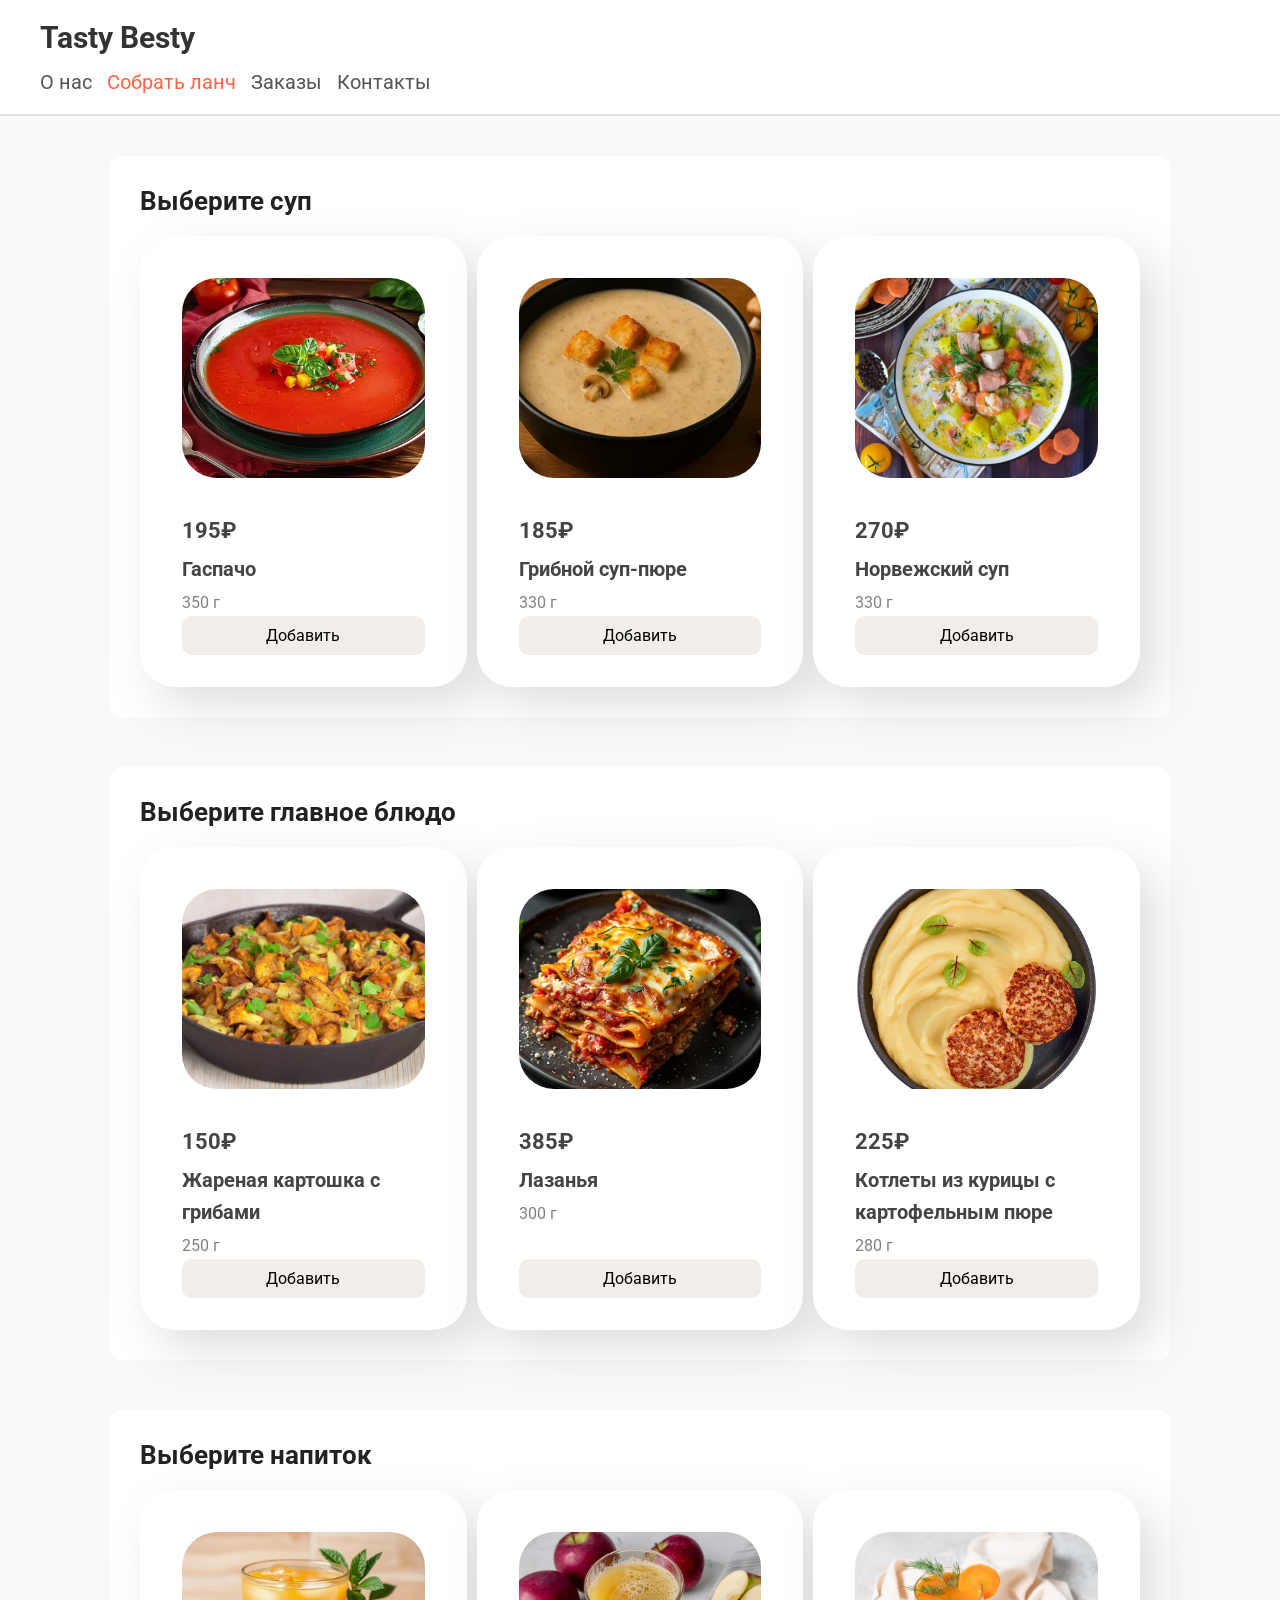
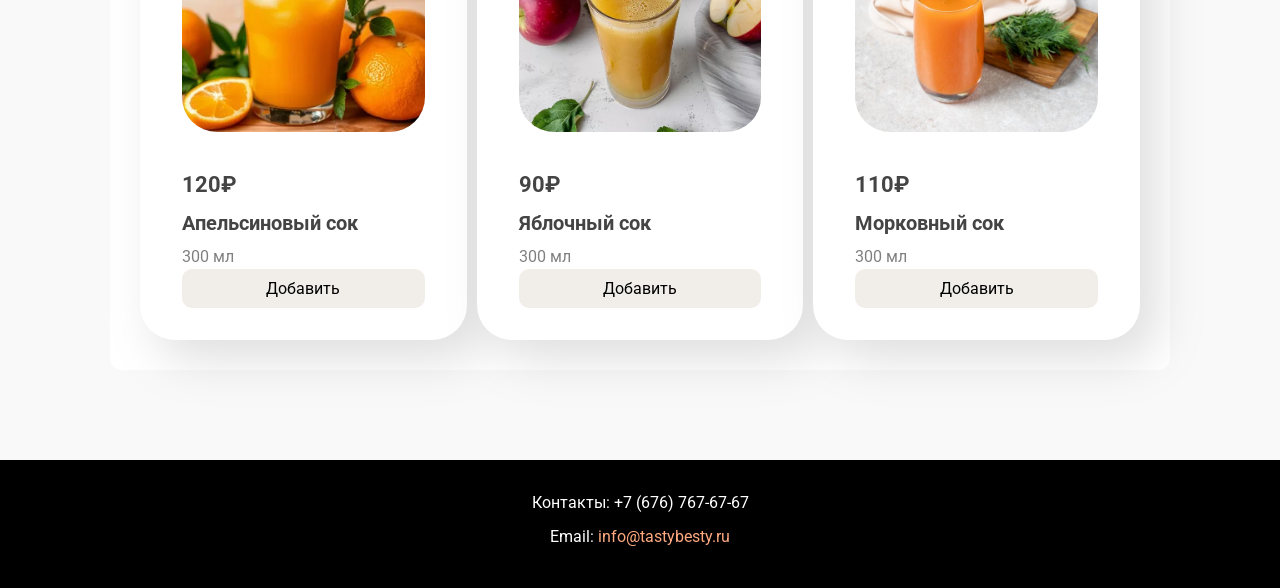
==== lunch.html @ 1c7725a6 "Первый коммит: сайт Tasty Besty" ====
<!DOCTYPE html>
<html lang="ru">
<head>
    <meta charset="UTF-8">
    <meta name="viewport" content="width=device-width, initial-scale=1.0">
    <title>Tasty Besty - Собрать ланч</title>
    <link rel="preconnect" href="https://fonts.googleapis.com">
    <link rel="preconnect" href="https://fonts.gstatic.com" crossorigin>
    <link href="https://fonts.googleapis.com/css2?family=Roboto:ital,wght@0,100..900;1,100..900&display=swap" rel="stylesheet">
    <link rel="stylesheet" href="style.css">
    <link rel="stylesheet" href="lunch.css">
</head>
<body>

    <header>
        <div class="header-top">
            <h1><a href="index.html">Tasty Besty</a></h1>
        </div>
        <div class="header-bottom">
            <nav>
                <a href="index.html">О нас</a>
                <a href="lunch.html" id="active">Собрать ланч</a>
                <a href="#">Заказы</a>
                <a href="#footer">Контакты</a>
            </nav>
        </div>
    </header>

    <main>

        <section>
            <h2>Выберите суп</h2>
            <div class="dishes">
                <div class="dish">
                    <img src="images/gaspacho.png" alt="Гаспачо">
                    <p class="price">195₽</p>
                    <p class="name">Гаспачо</p>
                    <p class="weight">350 г</p>
                    <button>Добавить</button>
                </div>
                <div class="dish">
                    <img src="images/gribsoup.png" alt="Грибной суп-пюре">
                    <p class="price">185₽</p>
                    <p class="name">Грибной суп-пюре</p>
                    <p class="weight">330 г</p>
                    <button>Добавить</button>
                </div>
                <div class="dish">
                    <img src="images/norvsoup.png" alt="Норвежский суп">
                    <p class="price">270₽</p>
                    <p class="name">Норвежский суп</p>
                    <p class="weight">330 г</p>
                    <button>Добавить</button>
                </div>
            </div>
        </section>

        <section>
            <h2>Выберите главное блюдо</h2>
            <div class="dishes">
                <div class="dish">
                    <img src="images/potato.png" alt="Жареная картошка с грибами">
                    <p class="price">150₽</p>
                    <p class="name">Жареная картошка с грибами</p>
                    <p class="weight">250 г</p>
                    <button>Добавить</button>
                </div>
                <div class="dish">
                    <img src="images/lazanya.png" alt="Лазанья">
                    <p class="price">385₽</p>
                    <p class="name">Лазанья</p>
                    <p class="weight">300 г</p>
                    <button>Добавить</button>
                </div>
                <div class="dish">
                    <img src="images/kotletki.png" alt="Котлеты из курицы с картофельным пюре">
                    <p class="price">225₽</p>
                    <p class="name">Котлеты из курицы с картофельным пюре</p>
                    <p class="weight">280 г</p>
                    <button>Добавить</button>
                </div>
            </div>
        </section>

        <section>
            <h2>Выберите напиток</h2>
            <div class="dishes">
                <div class="dish">
                    <img src="images/apsok.png" alt="Апельсиновый сок">
                    <p class="price">120₽</p>
                    <p class="name">Апельсиновый сок</p>
                    <p class="weight">300 мл</p>
                    <button>Добавить</button>
                </div>
                <div class="dish">
                    <img src="images/yabsok.png" alt="Яблочный сок">
                    <p class="price">90₽</p>
                    <p class="name">Яблочный сок</p>
                    <p class="weight">300 мл</p>
                    <button>Добавить</button>
                </div>
                <div class="dish">
                    <img src="images/morsok.png" alt="Морковный сок">
                    <p class="price">110₽</p>
                    <p class="name">Морковный сок</p>
                    <p class="weight">300 мл</p>
                    <button>Добавить</button>
                </div>
            </div>
        </section>

    </main>

  <footer id = "footer">
        <p>Контакты: +7 (676) 767-67-67</p>
        <p>Email: <a href="mailto:info@tastybesty.ru">info@tastybesty.ru</a></p>
    </footer>

</body>
</html>
---- style.css ----
* {
    margin: 0;
    padding: 0;
    box-sizing: border-box;
    font-family: 'Roboto', sans-serif;
}
body {
    background-color: #f9f9f9;
}
header {
    background-color: white;
    padding: 20px 40px;
    border-bottom: 2px solid #e0e0e0;
}

.header-top {
    display: flex;                          
    align-items: center;
    margin-bottom: 15px;
}

.header-bottom {
    display: flex;                         
    align-items: center;
}

h1 {
    font-size: 30px;
    font-weight: 700;
}

h1 a {
    text-decoration: none;
    color: #333333;
}

nav {
    display: flex;
    gap: 15px;
    flex-wrap: wrap;
}

nav a {
    text-decoration: none;
    font-size: 20px;
    color: #555;
}

nav a:hover {
    color: #ff6b35;
}

nav a#active {
    color: tomato;
}

main {
    max-width: 1100px;
    margin: 40px auto;
    padding: 0 20px;
    flex: 1;                                
}

section {
    margin-bottom: 50px;
    background: #fff;
    padding: 30px;
    border-radius: 12px;
}

h2 {
    font-size: 26px;
    font-weight: 700;
    color: #222;
    margin-bottom: 20px;
}

p {
    font-size: 16px;
    color: #444;
    line-height: 1.6;
}

img {
    width: 100%;
    max-width: 700px;
    height: auto;
    border-radius: 8px;
    margin: 10px 0 20px 0;
}

ul {
    padding-left: 30px;
}

ul li {
    font-size: 16px;
    color: #444;
    margin-bottom: 10px;
}

table {
    width: 100%;
    border-collapse: collapse;
    margin-top: 10px;
}

th {
    background-color: #f0f0f0;
    font-weight: 700;
    padding: 12px 15px;
    text-align: left;
    border: 1px solid #ddd;
    color: #222;
}

td {
    padding: 12px 15px;
    border: 1px solid #ddd;
    text-align: left;
    color: #333;
}

footer {
    background-color: black;
    color: white;
    padding: 30px 40px;
    text-align: center;
}

footer p {
    color: white;
    font-size: 16px;
    margin-bottom: 8px;
}

footer a {
    color: #ffaa80;
    text-decoration: none;
}

footer a:hover {
    text-decoration: underline;
}

html, body {
    height: 100%;
}

body {
    display: flex;
    flex-direction: column;
    min-height: 100vh;
}

/* 2 лаба */

@media (max-width: 800px) {
    img {
        width: 500px;
    }
    
    nav {
        justify-content: space-between;
    }
    
    h1 {
        text-align: center;
    }
}

@media (max-width: 600px) {
    nav {
        flex-direction: column;
        align-items: center;
    }
    
    nav a {
        font-size: 24px;
    }
    
    h1 {
        text-align: center;
    }
    
    img {
        width: 100%;
    }
}

@media (max-width: 400px) {
    table {
        font-size: 12px;
    }
}
---- lunch.css ----
section > div {
    display: grid;
    grid-template-columns: 1fr 1fr 1fr;
    gap: 10px;
}

.dish {
    display: flex;
    flex-direction: column;
    padding: 30px 40px;
    border-radius: 35px;
    cursor: pointer;
    filter: drop-shadow(17px 19px 24px rgba(0, 0, 0, 0.13));
    background-color: white;
    border: 2px solid transparent;
}

.dish:hover {
    border: 2px solid tomato;
}

.dish:hover button {
    background-color: tomato;
    color: white;
}

.dish img {
    width: 100%;
    height: 200px;         
    object-fit: cover;       
    border-radius: 35px;
}

.dish .price {
    font-size: 22px;
    font-weight: 700;
    margin-top: 15px;
}

.dish .name {
    font-size: 20px;
    font-weight: 700;
    margin-top: 5px;
}

.dish .weight {
    font-size: 16px;
    color: gray;
    margin-top: 5px;
}

.dish button {
    margin-top: auto;
    background-color: #f1eee9;
    padding: 10px 30px;
    border-radius: 10px;
    cursor: pointer;
    border: none;
    font-size: 16px;
    font-family: 'Roboto', sans-serif;
    transition: background-color 0.3s, color 0.3s;
}


/* ≤800px */
@media (max-width: 800px) {
    section > div {
        grid-template-columns: 1fr 1fr;
    }
    
    nav {
        justify-content: space-between;
    }
    
    h1 {
        text-align: center;
    }
}

/* ≤600px */
@media (max-width: 600px) {
    section > div {
        grid-template-columns: 1fr;
    }
    
    nav {
        flex-direction: column;
        align-items: center;
    }
    
    nav a {
        font-size: 24px;
    }
    
    section > h2 {
        text-align: center;
    }
}
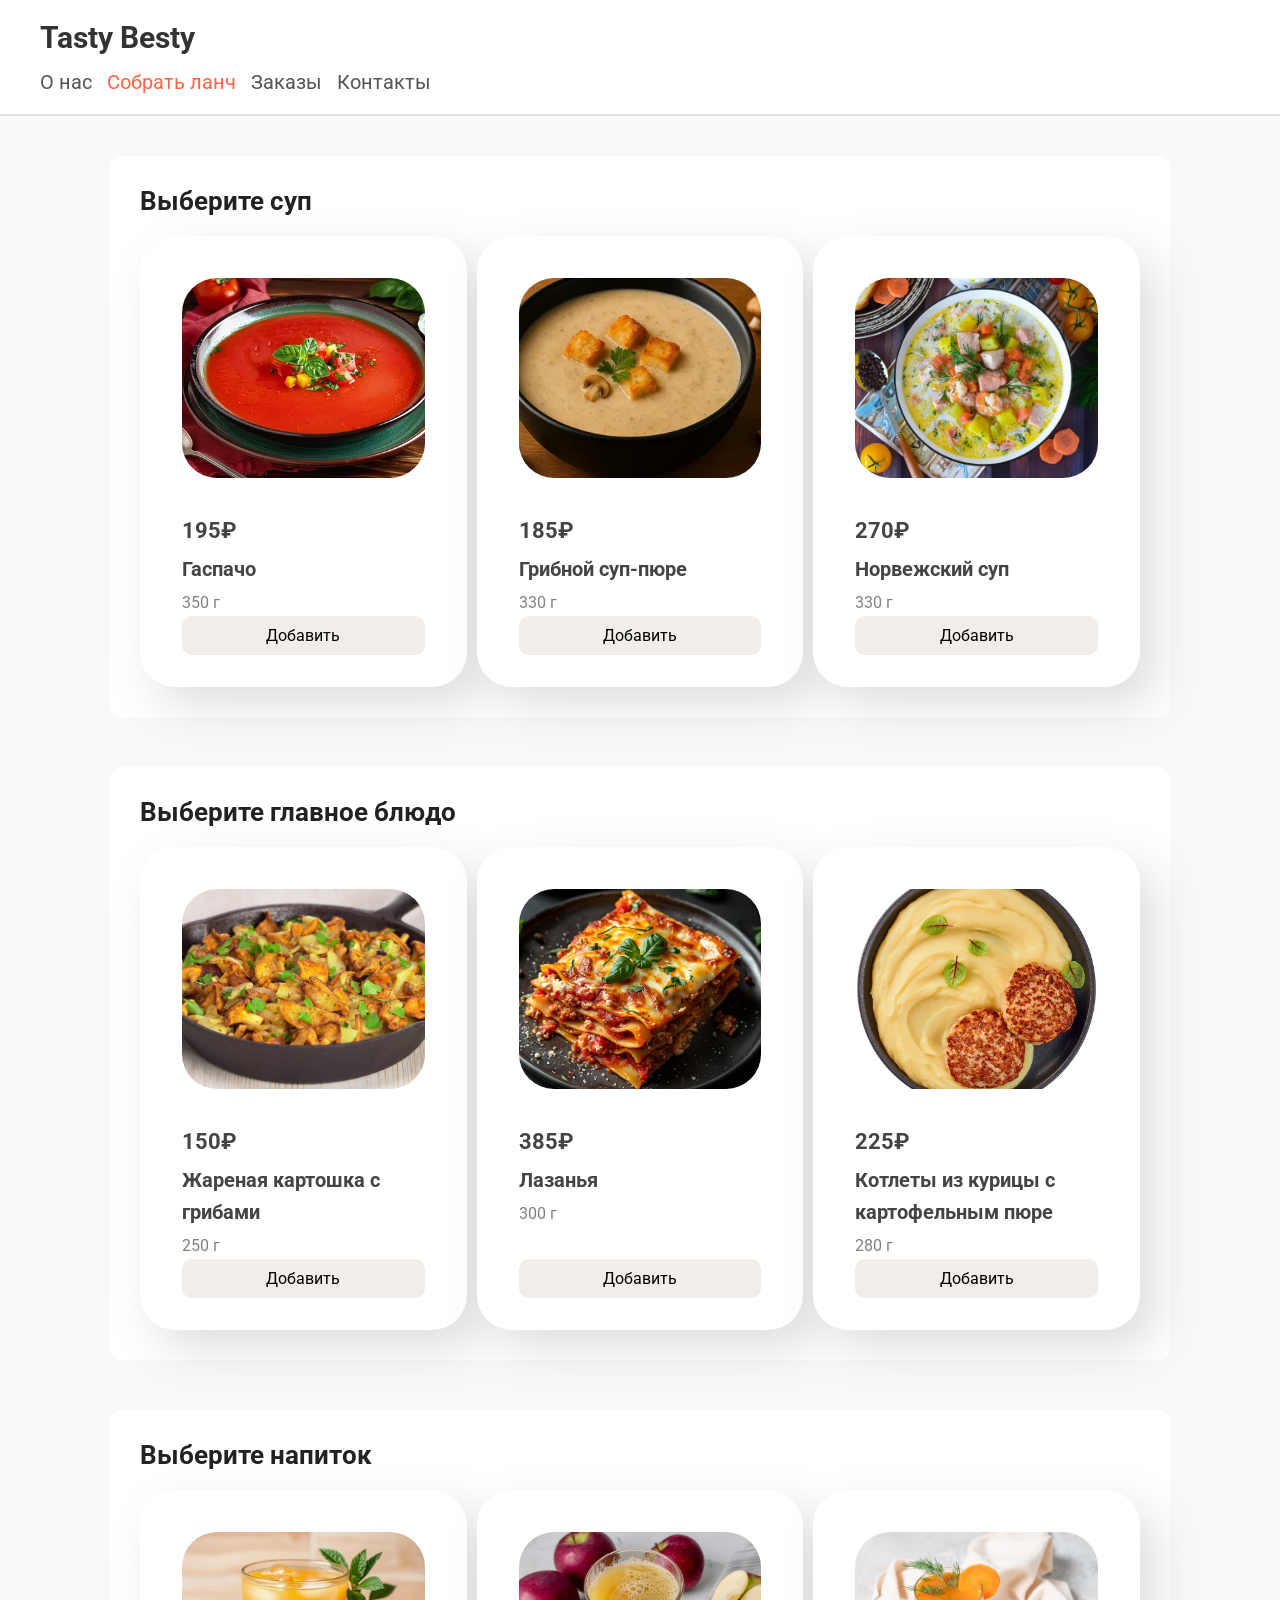
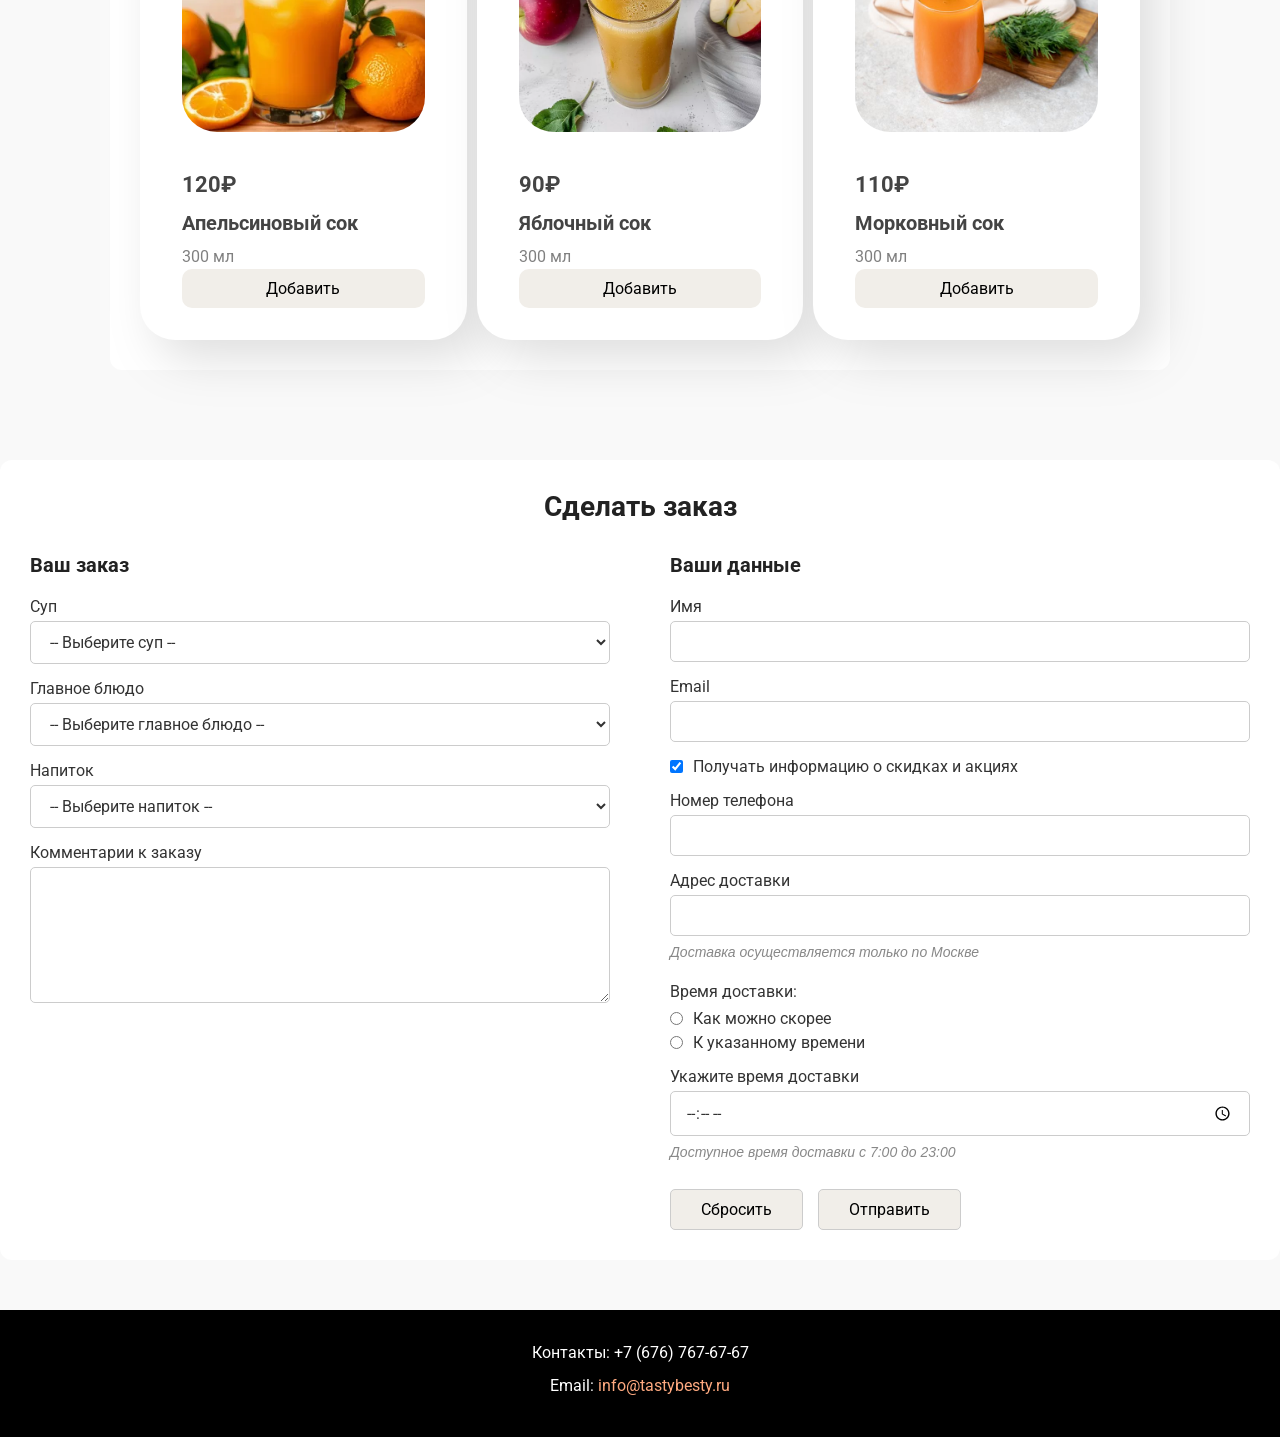
==== commit 3ba3be3e: "Лабораторная работа №3. Добавлена форма для создания заказа" ====
--- a/lunch.html
+++ b/lunch.html
@@ -110,7 +110,94 @@
         </section>
 
     </main>
-
+<!--Лаб3-->
+    <section class="order-section">
+    <h2>Сделать заказ</h2>
+    <form action="https://httpbin.org/post" method="POST">
+        
+        <div class="form-columns">
+            
+            <!-- ЛЕВАЯ КОЛОНКА: Заказ -->
+            <div class="form-column">
+                <h3>Ваш заказ</h3>
+                
+                <label for="soup">Суп</label>
+                <select id="soup" name="soup" required>
+                    <option value="">-- Выберите суп --</option>
+                    <option value="gaspacho">Гаспачо</option>
+                    <option value="gribsoup">Грибной суп-пюре</option>
+                    <option value="norvsoup">Норвежский суп</option>
+                </select>
+                
+                <label for="main">Главное блюдо</label>
+                <select id="main" name="main" required>
+                    <option value="">-- Выберите главное блюдо --</option>
+                    <option value="potato">Жареная картошка с грибами</option>
+                    <option value="lazanya">Лазанья</option>
+                    <option value="kotletki">Котлеты из курицы с картофельным пюре</option>
+                </select>
+                
+                <label for="drink">Напиток</label>
+                <select id="drink" name="drink" required>
+                    <option value="">-- Выберите напиток --</option>
+                    <option value="apsok">Апельсиновый сок</option>
+                    <option value="yabsok">Яблочный сок</option>
+                    <option value="morsok">Морковный сок</option>
+                </select>
+                
+                <label for="comment">Комментарии к заказу</label>
+                <textarea id="comment" name="comment" rows="6"></textarea>
+            </div>
+            
+            <!-- ПРАВАЯ КОЛОНКА: Данные клиента -->
+            <div class="form-column">
+                <h3>Ваши данные</h3>
+                
+                <label for="name">Имя</label>
+                <input type="text" id="name" name="name" required>
+                
+                <label for="email">Email</label>
+                <input type="email" id="email" name="email" required>
+                
+                <div class="checkbox-row">
+                    <input type="checkbox" id="subscribe" name="subscribe" checked>
+                    <label for="subscribe">Получать информацию о скидках и акциях</label>
+                </div>
+                
+                <label for="phone">Номер телефона</label>
+                <input type="tel" id="phone" name="phone" required>
+                
+                <label for="address">Адрес доставки</label>
+                <input type="text" id="address" name="address" required>
+                <p class="hint">Доставка осуществляется только по Москве</p>
+                
+                <p class="radio-title">Время доставки:</p>
+                
+                <div class="radio-row">
+                    <input type="radio" id="asap" name="delivery_time" value="asap" required>
+                    <label for="asap">Как можно скорее</label>
+                </div>
+                
+                <div class="radio-row">
+                    <input type="radio" id="exact" name="delivery_time" value="exact" required>
+                    <label for="exact">К указанному времени</label>
+                </div>
+                
+                <label for="time">Укажите время доставки</label>
+                <input type="time" id="time" name="time" min="07:00" max="23:00" step="300">
+                <p class="hint">Доступное время доставки с 7:00 до 23:00</p>
+                
+                <div class="buttons-row">
+                    <button type="reset">Сбросить</button>
+                    <button type="submit">Отправить</button>
+                </div>
+            </div>
+            
+        </div>
+        
+    </form>
+</section>
+<!--Лаб3-->
   <footer id = "footer">
         <p>Контакты: +7 (676) 767-67-67</p>
         <p>Email: <a href="mailto:info@tastybesty.ru">info@tastybesty.ru</a></p>
--- a/lunch.css
+++ b/lunch.css
@@ -95,4 +95,134 @@
     section > h2 {
         text-align: center;
     }
+}
+
+/* Лаб3 */
+
+.order-section {
+    margin-bottom: 50px;
+    background: #fff;
+    padding: 30px;
+    border-radius: 12px;
+}
+
+.order-section h2 {
+    text-align: center;
+    font-size: 28px;
+    font-weight: 700;
+    margin-bottom: 30px;
+    color: #222;
+}
+
+.form-columns {
+    display: grid;
+    grid-template-columns: 1fr 1fr;
+    gap: 60px;
+}
+
+.form-column h3 {
+    font-size: 20px;
+    font-weight: 700;
+    margin-bottom: 20px;
+    color: #222;
+}
+
+.form-column label {
+    display: block;
+    font-size: 16px;
+    color: #333;
+    margin-bottom: 5px;
+    margin-top: 15px;
+}
+
+.form-column input[type="text"],
+.form-column input[type="email"],
+.form-column input[type="tel"],
+.form-column input[type="time"],
+.form-column select,
+.form-column textarea {
+    width: 100%;
+    padding: 10px 15px;
+    font-size: 16px;
+    font-family: 'Roboto', sans-serif;
+    border: 1px solid #ccc;
+    border-radius: 5px;
+    background-color: #fff;
+    color: #333;
+}
+
+.form-column textarea {
+    resize: vertical;
+    min-height: 120px;
+}
+
+.checkbox-row {
+    display: flex;
+    align-items: center;
+    gap: 10px;
+    margin-top: 15px;
+}
+
+.checkbox-row label {
+    margin: 0;
+    font-size: 16px;
+}
+
+.radio-title {
+    font-size: 16px;
+    color: #333;
+    margin-top: 15px;
+    margin-bottom: 5px;
+}
+
+.radio-row {
+    display: flex;
+    align-items: center;
+    gap: 10px;
+    margin-bottom: 5px;
+}
+
+.radio-row label {
+    margin: 0;
+    font-size: 16px;
+}
+
+.hint {
+    font-size: 14px;
+    color: #888;
+    font-style: italic;
+    margin-top: 5px;
+}
+
+.buttons-row {
+    display: flex;
+    gap: 15px;
+    margin-top: 25px;
+}
+
+.buttons-row button {
+    padding: 10px 30px;
+    font-size: 16px;
+    font-family: 'Roboto', sans-serif;
+    border: 1px solid #ccc;
+    border-radius: 5px;
+    background-color: #f1eee9;
+    cursor: pointer;
+    transition: background-color 0.3s;
+}
+
+.buttons-row button:hover {
+    background-color: #e0dcd5;
+}
+
+.buttons-row button[type="submit"] {
+    background-color: #f1eee9;
+}
+
+/* Адаптив для формы */
+@media (max-width: 800px) {
+    .form-columns {
+        grid-template-columns: 1fr;
+        gap: 30px;
+    }
 }
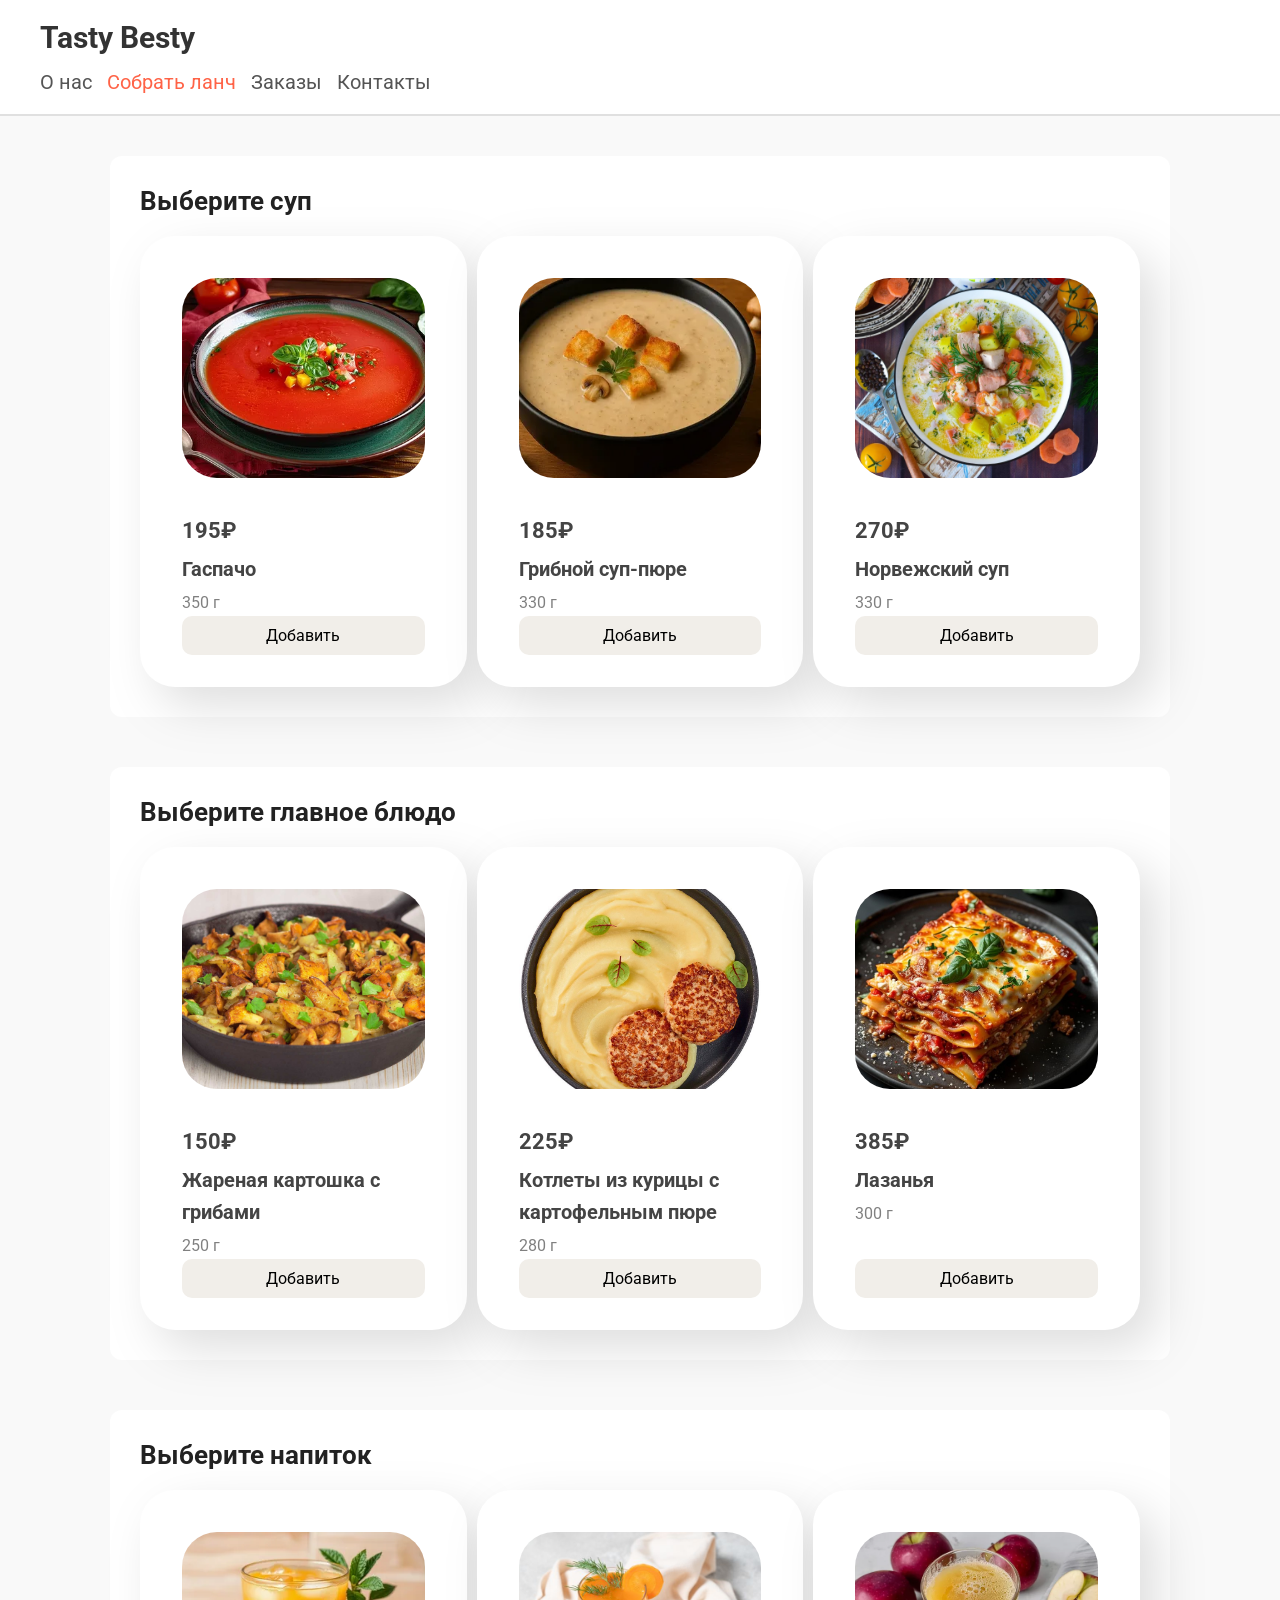
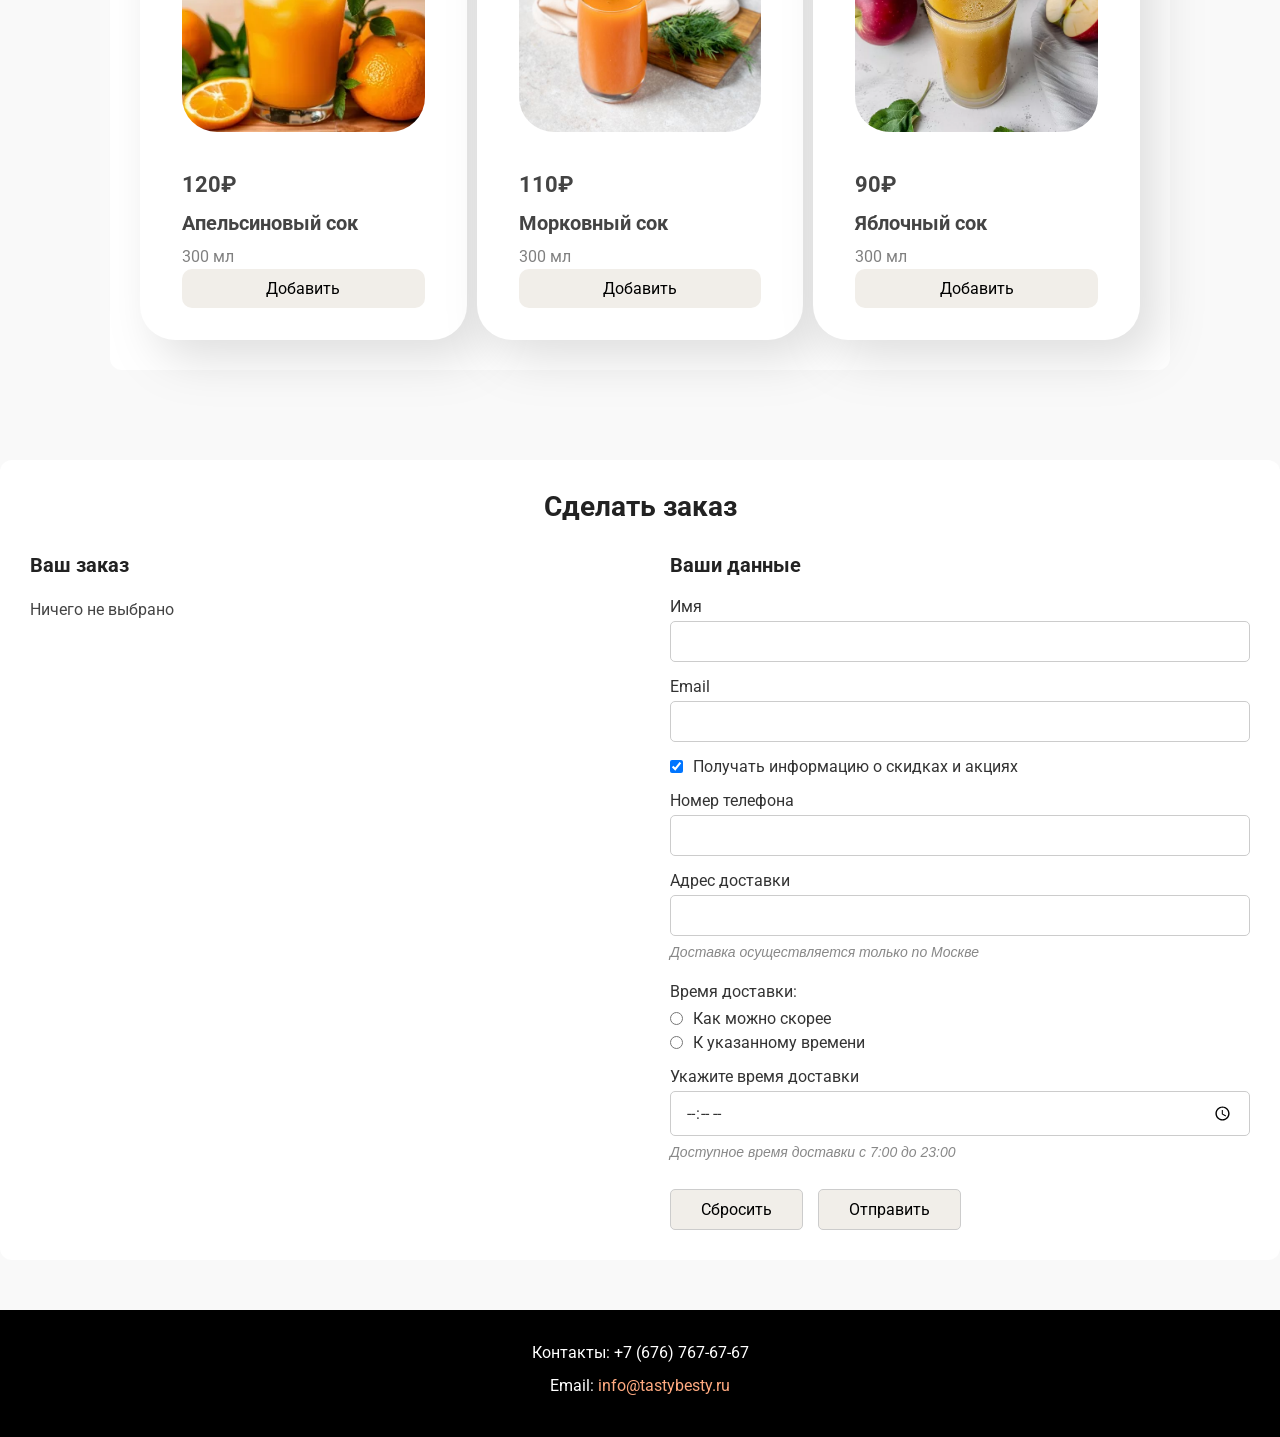
==== commit 8c58e1c4: "Лабораторная работа №4. Добавлено формирование блюд и заказа через JavaScript" ====
--- a/lunch.html
+++ b/lunch.html
@@ -30,83 +30,17 @@
 
         <section>
             <h2>Выберите суп</h2>
-            <div class="dishes">
-                <div class="dish">
-                    <img src="images/gaspacho.png" alt="Гаспачо">
-                    <p class="price">195₽</p>
-                    <p class="name">Гаспачо</p>
-                    <p class="weight">350 г</p>
-                    <button>Добавить</button>
-                </div>
-                <div class="dish">
-                    <img src="images/gribsoup.png" alt="Грибной суп-пюре">
-                    <p class="price">185₽</p>
-                    <p class="name">Грибной суп-пюре</p>
-                    <p class="weight">330 г</p>
-                    <button>Добавить</button>
-                </div>
-                <div class="dish">
-                    <img src="images/norvsoup.png" alt="Норвежский суп">
-                    <p class="price">270₽</p>
-                    <p class="name">Норвежский суп</p>
-                    <p class="weight">330 г</p>
-                    <button>Добавить</button>
-                </div>
-            </div>
+            <div class="dishes" data-category="soup"></div>
         </section>
 
         <section>
             <h2>Выберите главное блюдо</h2>
-            <div class="dishes">
-                <div class="dish">
-                    <img src="images/potato.png" alt="Жареная картошка с грибами">
-                    <p class="price">150₽</p>
-                    <p class="name">Жареная картошка с грибами</p>
-                    <p class="weight">250 г</p>
-                    <button>Добавить</button>
-                </div>
-                <div class="dish">
-                    <img src="images/lazanya.png" alt="Лазанья">
-                    <p class="price">385₽</p>
-                    <p class="name">Лазанья</p>
-                    <p class="weight">300 г</p>
-                    <button>Добавить</button>
-                </div>
-                <div class="dish">
-                    <img src="images/kotletki.png" alt="Котлеты из курицы с картофельным пюре">
-                    <p class="price">225₽</p>
-                    <p class="name">Котлеты из курицы с картофельным пюре</p>
-                    <p class="weight">280 г</p>
-                    <button>Добавить</button>
-                </div>
-            </div>
+            <div class="dishes" data-category="main"></div>
         </section>
 
         <section>
             <h2>Выберите напиток</h2>
-            <div class="dishes">
-                <div class="dish">
-                    <img src="images/apsok.png" alt="Апельсиновый сок">
-                    <p class="price">120₽</p>
-                    <p class="name">Апельсиновый сок</p>
-                    <p class="weight">300 мл</p>
-                    <button>Добавить</button>
-                </div>
-                <div class="dish">
-                    <img src="images/yabsok.png" alt="Яблочный сок">
-                    <p class="price">90₽</p>
-                    <p class="name">Яблочный сок</p>
-                    <p class="weight">300 мл</p>
-                    <button>Добавить</button>
-                </div>
-                <div class="dish">
-                    <img src="images/morsok.png" alt="Морковный сок">
-                    <p class="price">110₽</p>
-                    <p class="name">Морковный сок</p>
-                    <p class="weight">300 мл</p>
-                    <button>Добавить</button>
-                </div>
-            </div>
+            <div class="dishes" data-category="drink"></div>
         </section>
 
     </main>
@@ -120,33 +54,15 @@
             <!-- ЛЕВАЯ КОЛОНКА: Заказ -->
             <div class="form-column">
                 <h3>Ваш заказ</h3>
-                
-                <label for="soup">Суп</label>
-                <select id="soup" name="soup" required>
-                    <option value="">-- Выберите суп --</option>
-                    <option value="gaspacho">Гаспачо</option>
-                    <option value="gribsoup">Грибной суп-пюре</option>
-                    <option value="norvsoup">Норвежский суп</option>
-                </select>
-                
-                <label for="main">Главное блюдо</label>
-                <select id="main" name="main" required>
-                    <option value="">-- Выберите главное блюдо --</option>
-                    <option value="potato">Жареная картошка с грибами</option>
-                    <option value="lazanya">Лазанья</option>
-                    <option value="kotletki">Котлеты из курицы с картофельным пюре</option>
-                </select>
-                
-                <label for="drink">Напиток</label>
-                <select id="drink" name="drink" required>
-                    <option value="">-- Выберите напиток --</option>
-                    <option value="apsok">Апельсиновый сок</option>
-                    <option value="yabsok">Яблочный сок</option>
-                    <option value="morsok">Морковный сок</option>
-                </select>
-                
-                <label for="comment">Комментарии к заказу</label>
-                <textarea id="comment" name="comment" rows="6"></textarea>
+
+                <div id="order-list">
+                    <p id="order-empty">Ничего не выбрано</p>
+                </div>
+
+                <div id="order-total" class="hidden">
+                    <p>Стоимость заказа: <span id="total-price">0</span>₽</p>
+                </div>
+                <input type="hidden" name="total" id="total-input" value="0">
             </div>
             
             <!-- ПРАВАЯ КОЛОНКА: Данные клиента -->
@@ -203,5 +119,8 @@
         <p>Email: <a href="mailto:info@tastybesty.ru">info@tastybesty.ru</a></p>
     </footer>
 
+    <script src="dishes.js"></script>
+    <script src="render.js"></script>
+    <script src="order.js"></script>
 </body>
 </html>
--- a/lunch.css
+++ b/lunch.css
@@ -225,4 +225,42 @@
         grid-template-columns: 1fr;
         gap: 30px;
     }
+}
+
+/* Скрытый блок */
+.hidden {
+    display: none;
+}
+
+/* Блок "Ваш заказ" */
+#order-list {
+    margin-bottom: 20px;
+}
+
+.order-item {
+    margin-bottom: 15px;
+}
+
+.order-category {
+    font-size: 14px;
+    color: #888;
+    margin-bottom: 3px;
+}
+
+.order-name {
+    font-size: 16px;
+    color: #333;
+}
+
+.order-empty-text {
+    font-size: 16px;
+    color: #aaa;
+    font-style: italic;
+}
+
+#order-total {
+    padding-top: 15px;
+    border-top: 1px solid #ddd;
+    font-size: 18px;
+    font-weight: 700;
 }
